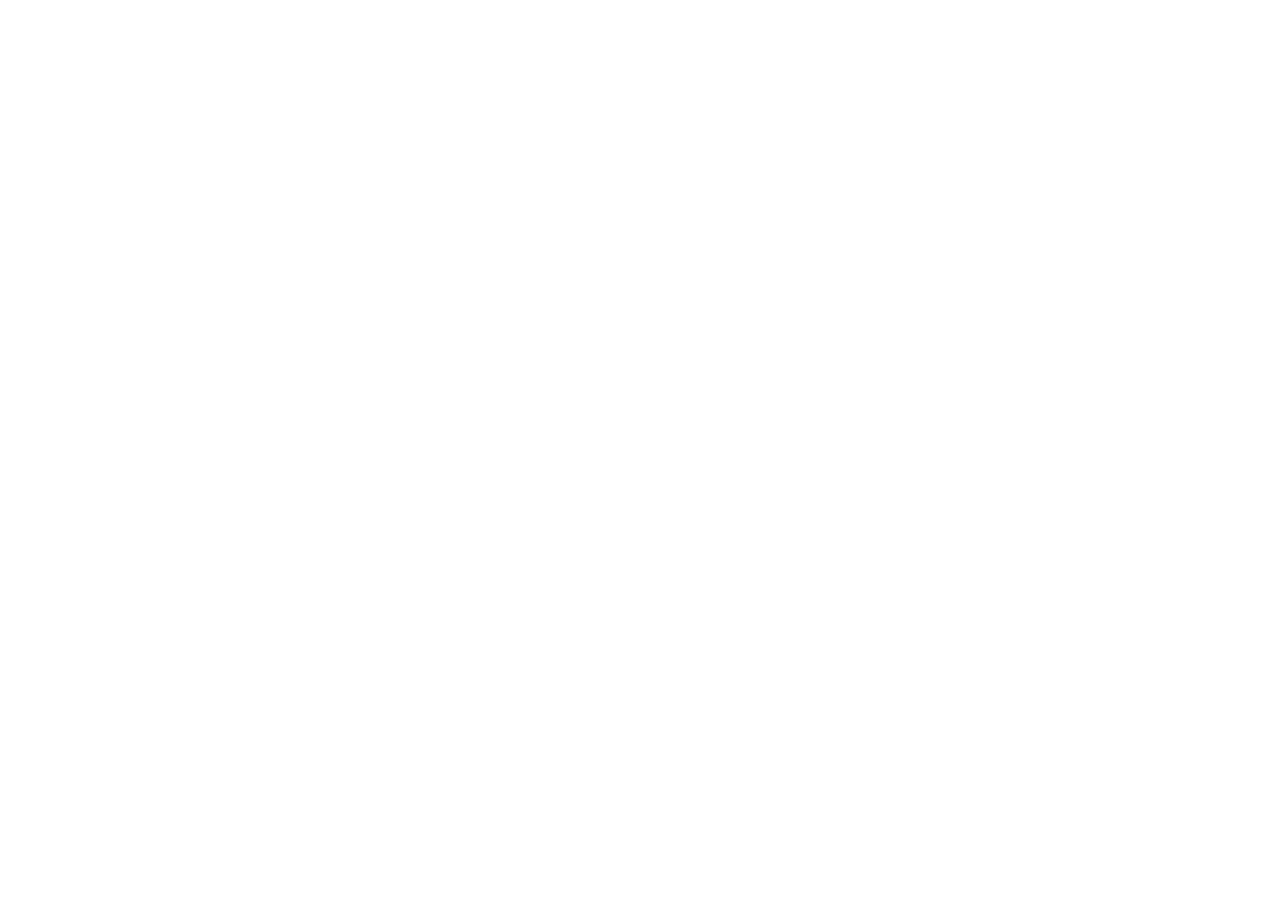
==== index.html @ 08a4acf2 "Git init" ====
<!DOCTYPE html>
<html lang="SV-se">
<head>
    <meta charset="UTF-8">
    <meta http-equiv="X-UA-Compatible" content="IE=edge">
    <meta name="viewport" content="width=device-width, initial-scale=1.0">
    <title>Telefonia</title>
    <link rel="stylesheet" href="style.css">
</head>
<body>
    
</body>
</html>
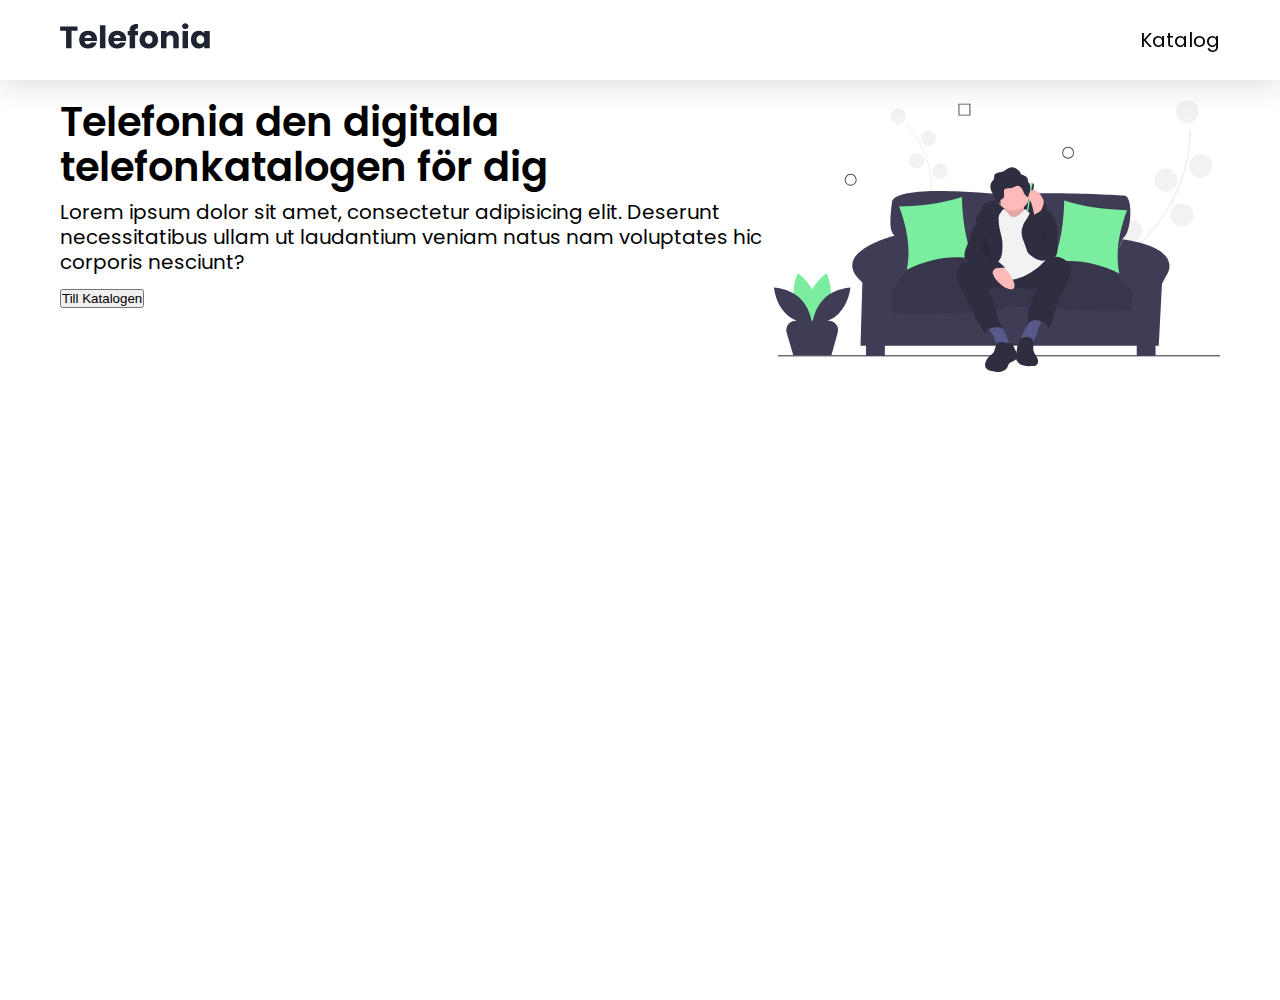
==== commit 26ef5039: "Html och css påbörjad" ====
--- a/index.html
+++ b/index.html
@@ -1,13 +1,44 @@
 <!DOCTYPE html>
 <html lang="SV-se">
-<head>
-    <meta charset="UTF-8">
-    <meta http-equiv="X-UA-Compatible" content="IE=edge">
-    <meta name="viewport" content="width=device-width, initial-scale=1.0">
+  <head>
+    <meta charset="UTF-8" />
+    <meta http-equiv="X-UA-Compatible" content="IE=edge" />
+    <meta name="viewport" content="width=device-width, initial-scale=1.0" />
     <title>Telefonia</title>
-    <link rel="stylesheet" href="style.css">
-</head>
-<body>
-    
-</body>
-</html>+    <link rel="stylesheet" href="style.css" />
+  </head>
+  <body>
+    <div class="site-container">
+      <!-- Header Start -->
+      <header class="header-container">
+        <div class="header content-container">
+          <div>
+            <a href="index.html"><img class="header__logo" src="./images/Telefonia.svg" alt="Logo" /></a>
+          </div>
+          <nav class="header__nav">
+            <ul>
+              <li><a href="katalog.html" class="header-link">Katalog</a></li>
+            </ul>
+          </nav>
+        </div>
+      </header> 
+      <!-- Header End -->
+
+      <main class="main">
+          <section class="hero content-container">
+              <div class="content">
+                  <h1>Telefonia den digitala telefonkatalogen för dig</h1>
+                  <p>Lorem ipsum dolor sit amet, consectetur adipisicing elit. Deserunt necessitatibus ullam ut laudantium veniam natus nam voluptates hic corporis nesciunt?</p>
+                  <button>Till Katalogen</button>
+              </div>
+
+              <div class="img-div">
+                  <img src="./images/undraw_phone_call_grmk.svg" alt="Illustration för en person som talar i telefon">
+              </div>
+          </section>
+      </main>
+
+      <footer></footer>
+    </div>
+  </body>
+</html>
--- a/style.css
+++ b/style.css
@@ -0,0 +1,132 @@
+/* Font import */
+@import url("https://fonts.googleapis.com/css2?family=Poppins:wght@400;600&display=swap");
+
+:root {
+    --white: #ffffff;
+    --city-lights: #dfe4ea;
+    --saturated-sky: #5352ed;
+    --french-sky-blue: #70a1ff;
+    --lime-soap: #7bed9f;
+}
+
+*,
+*::after,
+*::before {
+  margin: 0;
+  padding: 0;
+  box-sizing: border-box;
+}
+
+html {
+  font-size: 62.5%; /* Makes the root font size to 10px for default browsers */
+  /* scroll-padding-top: 100px; */
+}
+
+body {
+  font-size: 1.6rem;
+  font-family: "Poppins", sans-serif;
+}
+
+.site-container {
+  min-height: 100vh;
+}
+
+h1 {
+  font-size: 4rem;
+  font-weight: 600;
+  line-height: 4.5rem;
+  margin: 0;
+  word-wrap: break-word;
+}
+
+p {
+  font-size: 2rem;
+  font-weight: 400;
+  line-height: 2.5rem;
+  padding: 10px 0;
+}
+
+img {
+  width: 100%;
+}
+
+li {
+  list-style: none;
+  margin-left: 20px;
+}
+
+a {
+  text-decoration: none;
+  color: #000;
+}
+
+a::after {
+  color: #000;
+}
+
+a:active {
+  color: #000;
+}
+
+img {
+    width: 100%;
+}
+
+.content-container {
+  padding: 0 20px;
+}
+
+.header-container {
+  background-color: #fff;
+  box-shadow: rgba(100, 100, 111, 0.2) 0px 7px 29px 0px;
+  position: fixed;
+  top: 0;
+  width: 100%;
+  overflow: hidden;
+  z-index: 100;
+}
+
+.header {
+  display: flex;
+  justify-content: space-between;
+  align-items: center;
+  min-height: 80px;
+  font-size: 20px;
+}
+
+.header__logo {
+  width: 90%;
+}
+.main {
+    margin-top: 100px;
+}
+
+.hero {
+    width: 100%;
+}
+
+/* Media Queries Smaller tablets */
+
+@media (min-width: 576px) {
+    .header__logo {
+        width: 150px;
+      }
+}
+
+/* Media Queries bigger tablets */
+
+@media (min-width: 768px) {
+    .hero {
+        display: flex;
+        justify-content: space-between;
+    }
+}
+
+/* Media Queries desktop */
+@media (min-width: 992px) {
+  .content-container {
+    padding: 0 20px;
+    max-width: 1200px;
+    margin: 0 auto;
+  }
+}
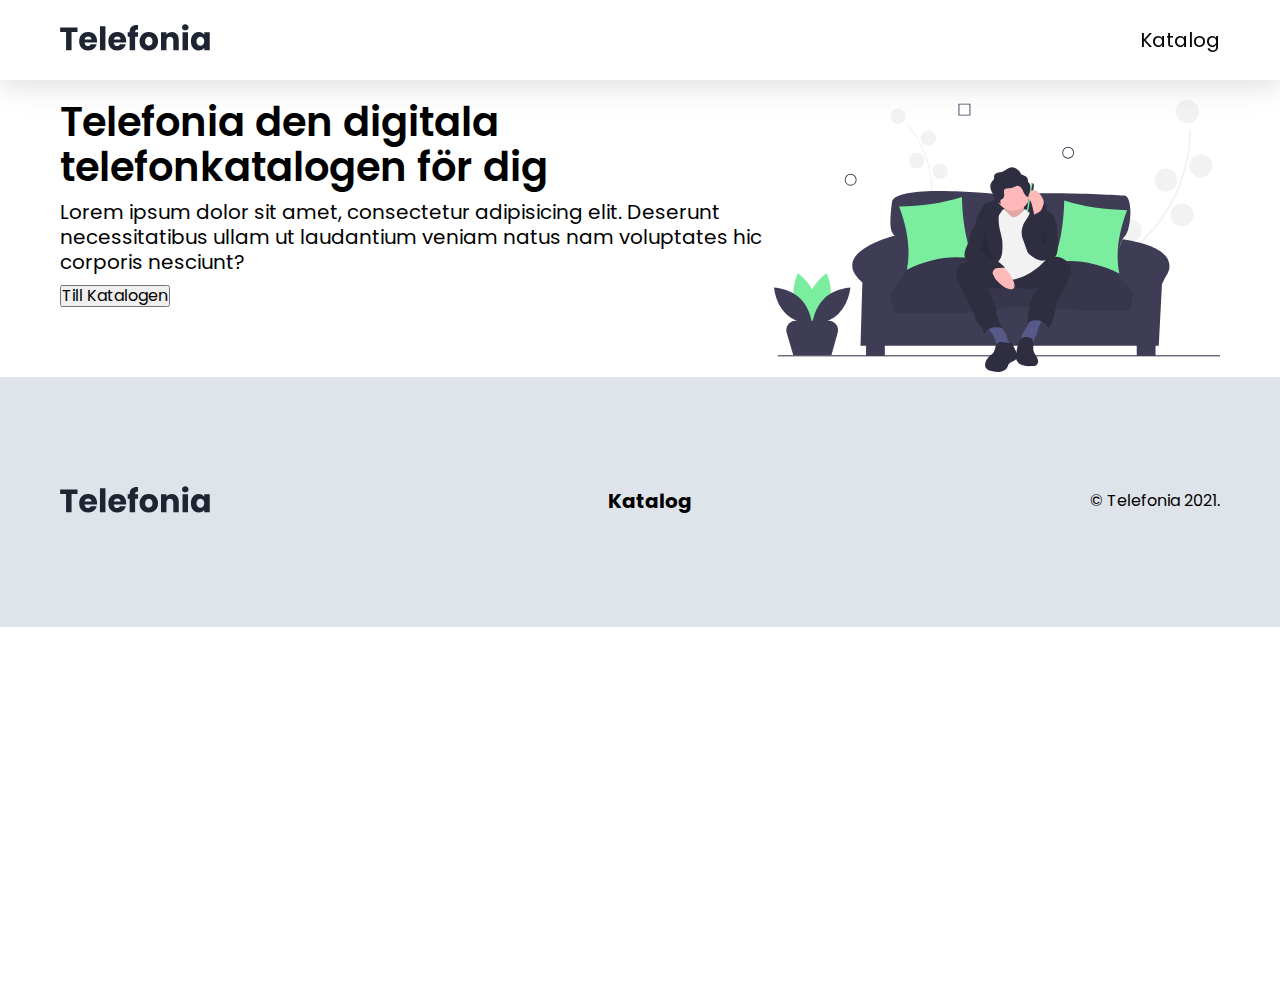
==== commit accc3ce3: "Lade till footer och strukturerade css" ====
--- a/index.html
+++ b/index.html
@@ -5,7 +5,8 @@
     <meta http-equiv="X-UA-Compatible" content="IE=edge" />
     <meta name="viewport" content="width=device-width, initial-scale=1.0" />
     <title>Telefonia</title>
-    <link rel="stylesheet" href="style.css" />
+    <link rel="stylesheet" href="styles/normalize.css">
+    <link rel="stylesheet" href="styles/style.css" />
   </head>
   <body>
     <div class="site-container">
@@ -38,7 +39,23 @@
           </section>
       </main>
 
-      <footer></footer>
+      <footer class="footer-container">
+        <div class="footer content-container">
+          <div>
+            <img class="footer__logo" src="./images/Telefonia.svg" alt="Logotyp" />
+          </div>
+          <div class="footer__nav">
+            <ul>
+              <li><a class="footer__nav-text" href="katalog.html">Katalog</a></li>
+            </ul>
+          </div>
+          <div class="footer__info">
+            <ul>
+              <li>© Telefonia 2021.</li>
+            </ul>
+          </div>
+        </div>
+      </footer>
     </div>
   </body>
 </html>
--- a/styles/style.css
+++ b/styles/style.css
@@ -0,0 +1,174 @@
+/* Font import */
+@import url("https://fonts.googleapis.com/css2?family=Poppins:wght@400;600&display=swap");
+
+:root {
+    --white: #ffffff;
+    --city-lights: #dfe4ea;
+    --saturated-sky: #5352ed;
+    --french-sky-blue: #70a1ff;
+    --lime-soap: #7bed9f;
+}
+
+*,
+*::after,
+*::before {
+  margin: 0;
+  padding: 0;
+  box-sizing: border-box;
+}
+
+html {
+  font-size: 62.5%; /* Makes the root font size to 10px for default browsers */
+  /* scroll-padding-top: 100px; */
+}
+
+body {
+  font-size: 1.6rem;
+  font-family: "Poppins", sans-serif;
+}
+
+.site-container {
+  min-height: 100vh;
+}
+
+h1 {
+  font-size: 4rem;
+  font-weight: 600;
+  line-height: 4.5rem;
+  margin: 0;
+  word-wrap: break-word;
+}
+
+p {
+  font-size: 2rem;
+  font-weight: 400;
+  line-height: 2.5rem;
+  padding: 10px 0;
+}
+
+img {
+  width: 100%;
+}
+
+li {
+  list-style: none;
+  margin-left: 20px;
+}
+
+a {
+  text-decoration: none;
+  color: #000;
+}
+
+a::after {
+  color: #000;
+}
+
+a:active {
+  color: #000;
+}
+
+img {
+    width: 100%;
+}
+
+.content-container {
+  padding: 0 20px;
+}
+
+.header-container {
+  background-color: #fff;
+  box-shadow: rgba(100, 100, 111, 0.2) 0px 7px 29px 0px;
+  position: fixed;
+  top: 0;
+  width: 100%;
+  overflow: hidden;
+  z-index: 100;
+}
+
+.header {
+  display: flex;
+  justify-content: space-between;
+  align-items: center;
+  min-height: 80px;
+  font-size: 20px;
+}
+
+.header__logo {
+  width: 90%;
+}
+.main {
+    margin-top: 100px;
+}
+
+.hero {
+    width: 100%;
+}
+
+/* Footer */
+
+.footer-container {
+  background-color: var(--city-lights);
+}
+
+.footer {
+  padding: 60px 0;
+}
+
+.footer__logo {
+  width: 150px;
+}
+
+.footer__nav {
+  margin: 40px 0;
+}
+
+.footer__nav-text {
+  display: inline-block;
+  text-decoration: none;
+  color: #000;
+  margin-bottom: 20px;
+  font-weight: 700;
+  font-size: 2rem;
+}
+
+
+/* Media Queries Smaller tablets */
+
+@media (min-width: 576px) {
+    .header__logo {
+        width: 150px;
+      }
+}
+
+/* Media Queries bigger tablets */
+
+@media (min-width: 768px) {
+    .hero {
+        display: flex;
+        justify-content: space-between;
+    }
+
+    /* Footer */
+
+    .footer {
+      padding: 60px 0;
+      min-height: 250px;
+      display: flex;
+      justify-content: space-between;
+      align-items: center;
+    }
+  
+    .footer__nav-text {
+      margin-bottom: 0px;
+    }
+}
+
+/* Media Queries desktop */
+@media (min-width: 992px) {
+  .content-container {
+    padding: 0 20px;
+    max-width: 1200px;
+    margin: 0 auto;
+  }
+}
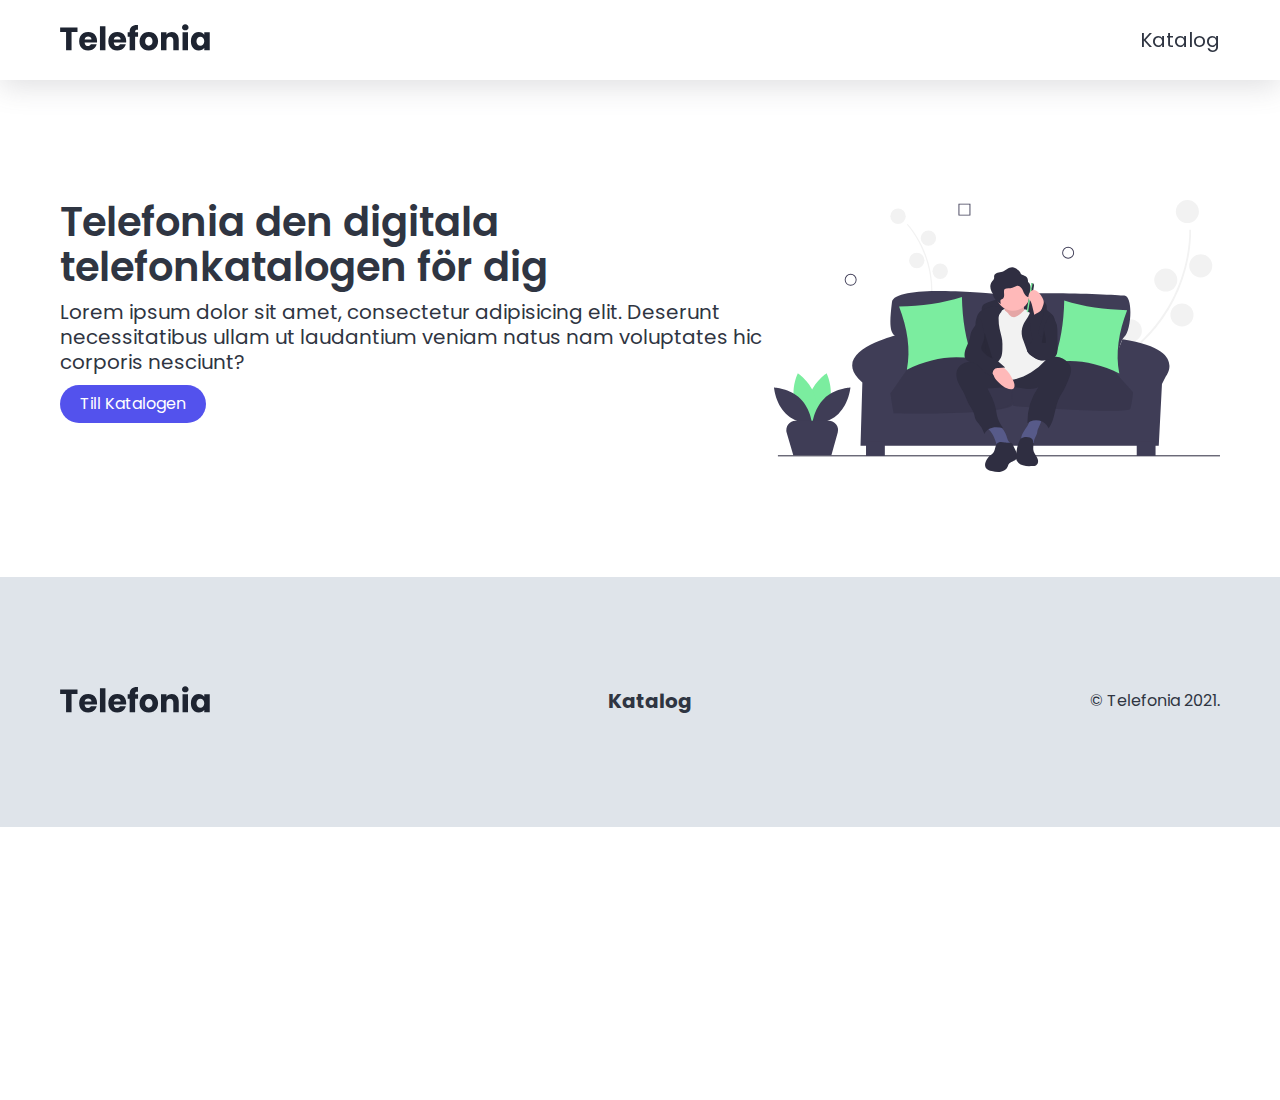
==== commit a9e99f12: "Arbetat vidare med startsidans hero" ====
--- a/index.html
+++ b/index.html
@@ -26,17 +26,18 @@
       <!-- Header End -->
 
       <main class="main">
-          <section class="hero content-container">
-              <div class="content">
-                  <h1>Telefonia den digitala telefonkatalogen för dig</h1>
-                  <p>Lorem ipsum dolor sit amet, consectetur adipisicing elit. Deserunt necessitatibus ullam ut laudantium veniam natus nam voluptates hic corporis nesciunt?</p>
-                  <button>Till Katalogen</button>
-              </div>
-
-              <div class="img-div">
-                  <img src="./images/undraw_phone_call_grmk.svg" alt="Illustration för en person som talar i telefon">
-              </div>
-          </section>
+          <div class="hero-container">
+            <section class="hero content-container">
+                <div class="content">
+                    <h1>Telefonia den digitala telefonkatalogen för dig</h1>
+                    <p>Lorem ipsum dolor sit amet, consectetur adipisicing elit. Deserunt necessitatibus ullam ut laudantium veniam natus nam voluptates hic corporis nesciunt?</p>
+                    <button class="btn"><a href="katalog.html">Till Katalogen</a></button>
+                </div>
+                <div class="img-div">
+                    <img src="./images/undraw_phone_call_grmk.svg" alt="Illustration för en person som talar i telefon">
+                </div>
+            </section>
+          </div>
       </main>
 
       <footer class="footer-container">
--- a/styles/style.css
+++ b/styles/style.css
@@ -7,6 +7,7 @@
     --saturated-sky: #5352ed;
     --french-sky-blue: #70a1ff;
     --lime-soap: #7bed9f;
+    --prestige-blue: #2f3542;
 }
 
 *,
@@ -25,6 +26,7 @@
 body {
   font-size: 1.6rem;
   font-family: "Poppins", sans-serif;
+  color: var(--prestige-blue);
 }
 
 .site-container {
@@ -37,6 +39,7 @@
   line-height: 4.5rem;
   margin: 0;
   word-wrap: break-word;
+  color: var(--prestige-blue);
 }
 
 p {
@@ -44,6 +47,7 @@
   font-weight: 400;
   line-height: 2.5rem;
   padding: 10px 0;
+  color: var(--prestige-blue);
 }
 
 img {
@@ -52,20 +56,19 @@
 
 li {
   list-style: none;
-  margin-left: 20px;
 }
 
 a {
   text-decoration: none;
-  color: #000;
+  color: var(--prestige-blue);
 }
 
 a::after {
-  color: #000;
+  color: var(--prestige-blue);
 }
 
 a:active {
-  color: #000;
+  color: var(--prestige-blue);
 }
 
 img {
@@ -97,14 +100,27 @@
 .header__logo {
   width: 90%;
 }
-.main {
-    margin-top: 100px;
+
+.hero-container {
+  margin: 200px 0 100px;
 }
 
 .hero {
     width: 100%;
 }
 
+.btn {
+  border: none;
+  outline: none;
+  padding: 10px 20px;
+  border-radius: 50px;
+  background-color: var(--saturated-sky);
+}
+
+.btn a {
+  color: var(--white);
+}
+
 /* Footer */
 
 .footer-container {
@@ -112,7 +128,7 @@
 }
 
 .footer {
-  padding: 60px 0;
+  padding: 60px 20px;
 }
 
 .footer__logo {
@@ -126,18 +142,61 @@
 .footer__nav-text {
   display: inline-block;
   text-decoration: none;
-  color: #000;
   margin-bottom: 20px;
   font-weight: 700;
   font-size: 2rem;
 }
 
+/* Katalog */
+
+/* Katalog Hero */
+
+.hero-katalog-container {
+  padding: 140px 0 70px;
+  background-color: var(--prestige-blue);
+}
+
+.hero-katalog h1 {
+  color: var(--city-lights);
+}
+
+/* Katalog Table */
+
+table {
+  margin: 50px auto;
+  border-collapse: collapse;
+  width: 90%;
+  border: 1x solid #bdc3c7;
+  box-shadow: 2px 2px 12px rgba(0, 0, 0, 0.2), -1px -1px 8px rgba(0, 0, 0, 0.2);
+}
+
+th, td {
+  padding: 10px 0px 10px 6px;
+  text-align: left;
+  border-bottom: 1px solid #ddd;
+}
+
+.thead {
+  background-color: var(--lime-soap);
+  color: var(--prestige-blue);
+}
+
+.tbody tr:hover {
+  background-color: #f5f5f5;
+  transform: scale(1.02);
+
+}
+
 
 /* Media Queries Smaller tablets */
 
 @media (min-width: 576px) {
     .header__logo {
         width: 150px;
+      }
+
+      th, td {
+        padding: 12px;
       }
 }
 
@@ -171,4 +230,14 @@
     max-width: 1200px;
     margin: 0 auto;
   }
-}
+
+  table {
+    max-width: 800px;
+  }
+
+  tr {
+    transition: all .2s ease-in;
+    cursor: pointer;
+  }
+
+}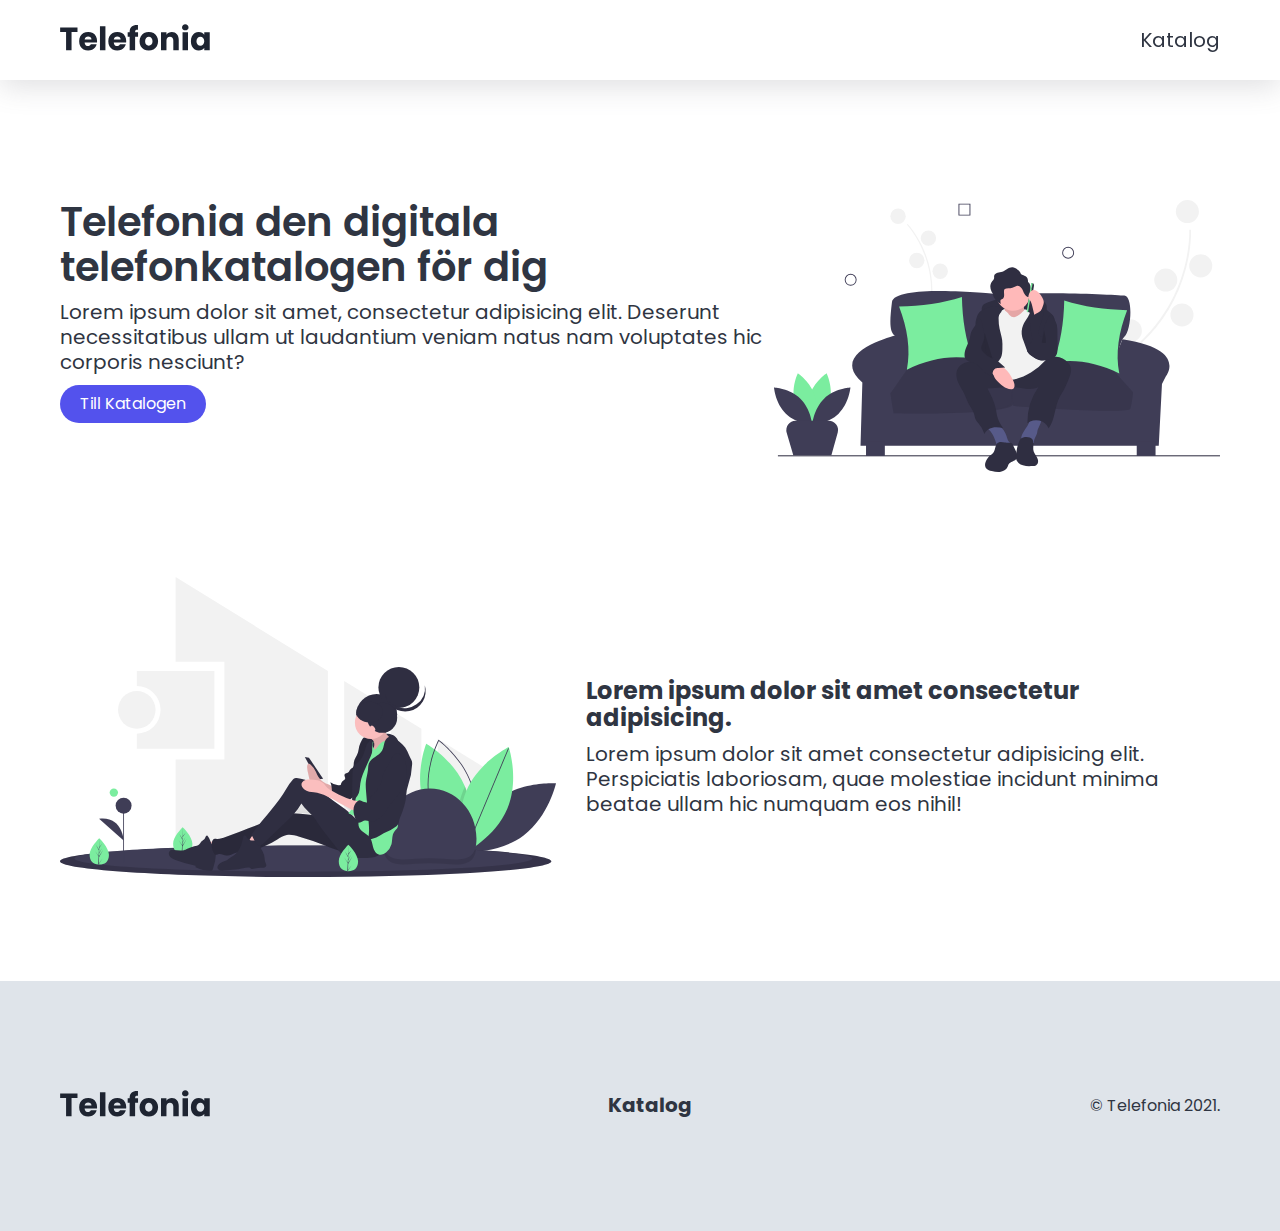
==== commit 7e78c874: "Lade till en sektion på startsidan" ====
--- a/index.html
+++ b/index.html
@@ -28,7 +28,7 @@
       <main class="main">
           <div class="hero-container">
             <section class="hero content-container">
-                <div class="content">
+                <div class="hero-content">
                     <h1>Telefonia den digitala telefonkatalogen för dig</h1>
                     <p>Lorem ipsum dolor sit amet, consectetur adipisicing elit. Deserunt necessitatibus ullam ut laudantium veniam natus nam voluptates hic corporis nesciunt?</p>
                     <button class="btn"><a href="katalog.html">Till Katalogen</a></button>
@@ -36,6 +36,19 @@
                 <div class="img-div">
                     <img src="./images/undraw_phone_call_grmk.svg" alt="Illustration för en person som talar i telefon">
                 </div>
+            </section>
+          </div>
+
+          <div class="content-section-container">
+            <section class="content-section content-container">
+              <div class="img-div">
+                <img src="./images/undraw_mobile_user_7oqo.svg" alt="">
+              </div>
+
+              <div class="content">
+                <h2>Lorem ipsum dolor sit amet consectetur adipisicing.</h2>
+                <p>Lorem ipsum dolor sit amet consectetur adipisicing elit. Perspiciatis laboriosam, quae molestiae incidunt minima beatae ullam hic numquam eos nihil!</p>
+              </div>
             </section>
           </div>
       </main>
--- a/styles/style.css
+++ b/styles/style.css
@@ -119,6 +119,18 @@
 
 .btn a {
   color: var(--white);
+}
+
+.content-section-container {
+  margin-bottom: 100px;
+}
+.content-section {
+  display: flex;
+}
+
+.content {
+  margin-top: 100px;
+  margin-left: 30px;
 }
 
 /* Footer */
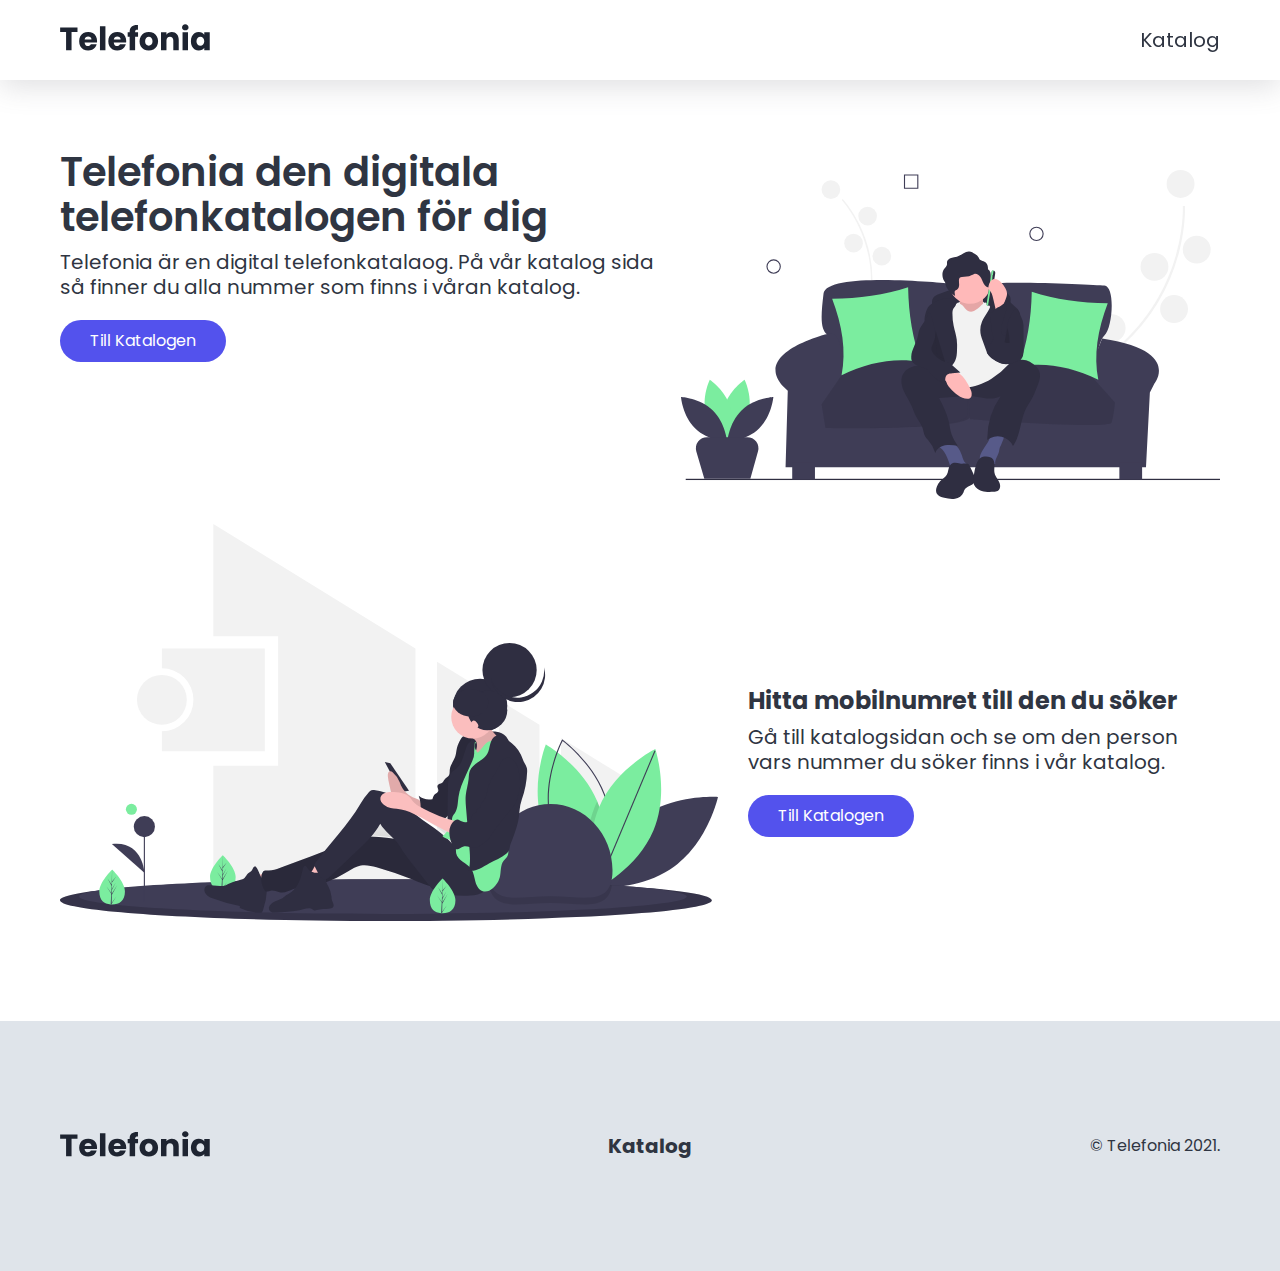
==== commit 94f41fb6: "Projektarbete kod klart" ====
--- a/index.html
+++ b/index.html
@@ -30,7 +30,7 @@
             <section class="hero content-container">
                 <div class="hero-content">
                     <h1>Telefonia den digitala telefonkatalogen för dig</h1>
-                    <p>Lorem ipsum dolor sit amet, consectetur adipisicing elit. Deserunt necessitatibus ullam ut laudantium veniam natus nam voluptates hic corporis nesciunt?</p>
+                    <p>Telefonia är en digital telefonkatalaog. På vår katalog sida så finner du alla nummer som finns i våran katalog.</p>
                     <button class="btn"><a href="katalog.html">Till Katalogen</a></button>
                 </div>
                 <div class="img-div">
@@ -42,12 +42,13 @@
           <div class="content-section-container">
             <section class="content-section content-container">
               <div class="img-div">
-                <img src="./images/undraw_mobile_user_7oqo.svg" alt="">
+                <img class="img-mobile-user" src="./images/undraw_mobile_user_7oqo.svg" alt="">
               </div>
 
               <div class="content">
-                <h2>Lorem ipsum dolor sit amet consectetur adipisicing.</h2>
-                <p>Lorem ipsum dolor sit amet consectetur adipisicing elit. Perspiciatis laboriosam, quae molestiae incidunt minima beatae ullam hic numquam eos nihil!</p>
+                <h2>Hitta mobilnumret till den du söker</h2>
+                <p>Gå till katalogsidan och se om den person vars nummer du söker finns i vår katalog.</p>
+                <button class="btn"><a href="katalog.html">Till Katalogen</a></button>
               </div>
             </section>
           </div>
@@ -56,7 +57,7 @@
       <footer class="footer-container">
         <div class="footer content-container">
           <div>
-            <img class="footer__logo" src="./images/Telefonia.svg" alt="Logotyp" />
+            <a href="/index.html"><img class="footer__logo" src="./images/Telefonia.svg" alt="Logotyp" /></a>
           </div>
           <div class="footer__nav">
             <ul>
--- a/styles/style.css
+++ b/styles/style.css
@@ -102,7 +102,7 @@
 }
 
 .hero-container {
-  margin: 200px 0 100px;
+  margin: 120px 0 0px;
 }
 
 .hero {
@@ -112,9 +112,14 @@
 .btn {
   border: none;
   outline: none;
-  padding: 10px 20px;
+  padding: 12px 30px;
   border-radius: 50px;
   background-color: var(--saturated-sky);
+  margin-top: 10px;
+}
+
+.btn:hover {
+  transform: scale(1.1);
 }
 
 .btn a {
@@ -124,13 +129,17 @@
 .content-section-container {
   margin-bottom: 100px;
 }
-.content-section {
-  display: flex;
+
+.img-div {
+  margin-top: 20px;
+}
+
+.img-mobile-user {
+  display: none;
 }
 
 .content {
   margin-top: 100px;
-  margin-left: 30px;
 }
 
 /* Footer */
@@ -220,10 +229,22 @@
         justify-content: space-between;
     }
 
+    .content-section {
+      display: flex;
+    }
+
+    .content {
+      margin-left: 30px;
+    }
+
+    .img-mobile-user {
+      display: block;
+    }
+
     /* Footer */
 
     .footer {
-      padding: 60px 0;
+      padding: 60px 20px;
       min-height: 250px;
       display: flex;
       justify-content: space-between;
@@ -237,12 +258,21 @@
 
 /* Media Queries desktop */
 @media (min-width: 992px) {
+
   .content-container {
     padding: 0 20px;
     max-width: 1200px;
     margin: 0 auto;
   }
 
+  .content {
+    align-self: center;
+  }
+
+  .hero-container {
+    margin: 150px 0 0px;
+  }
+
   table {
     max-width: 800px;
   }
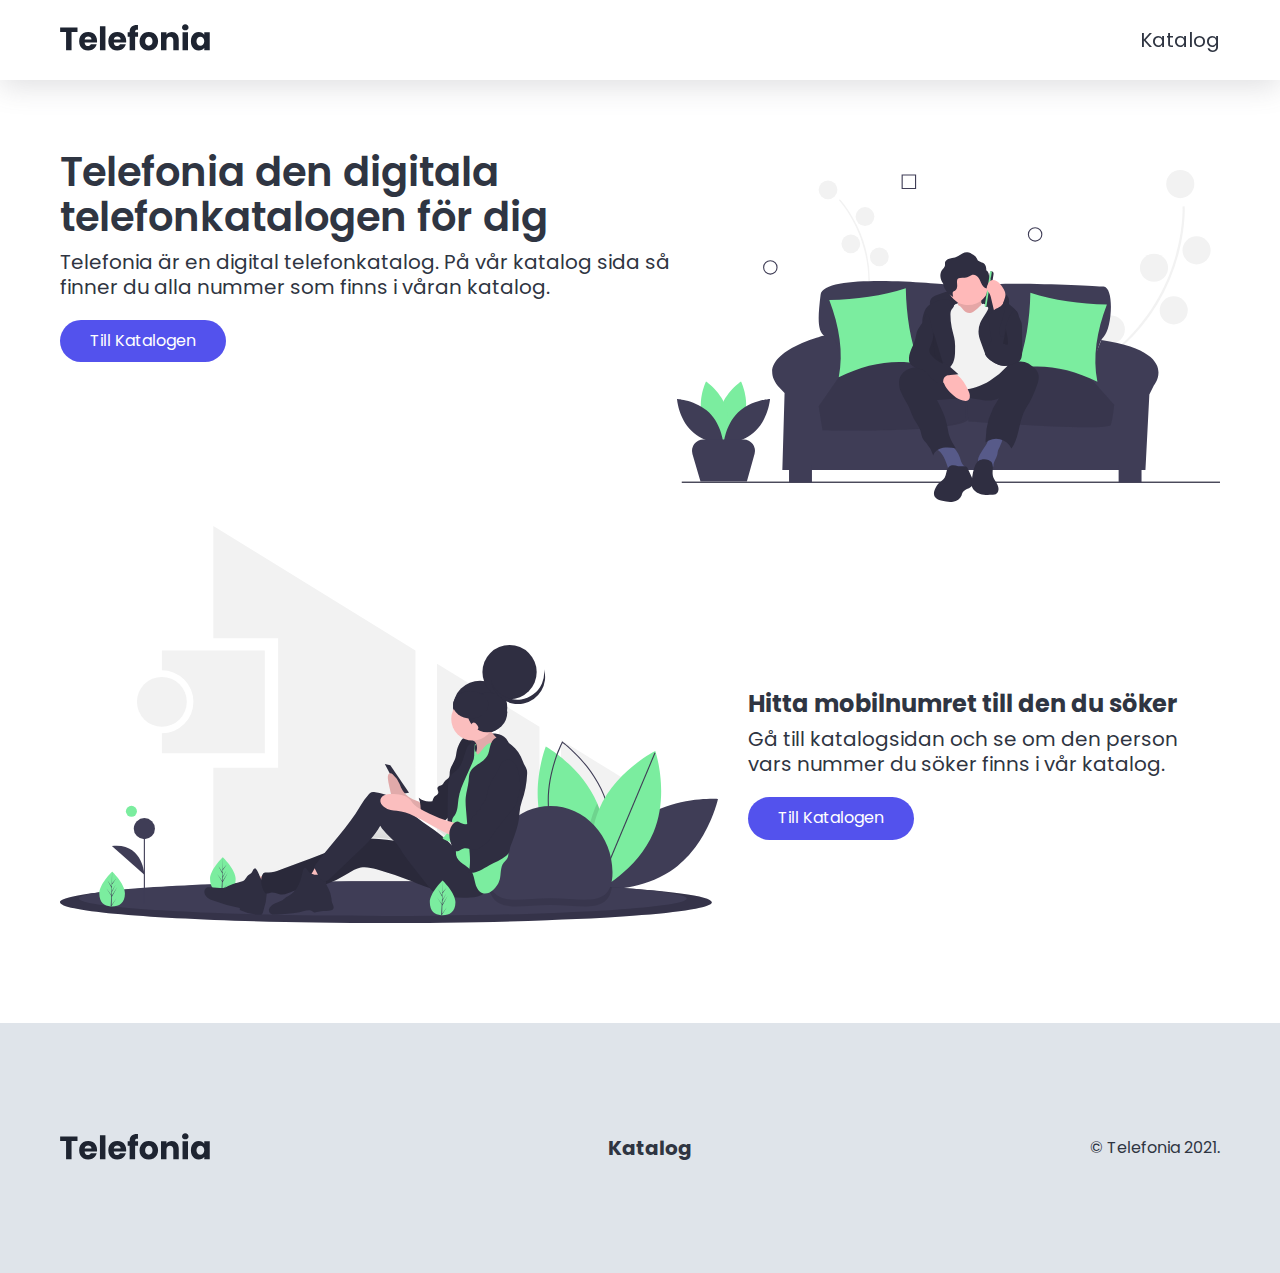
==== commit 6b44ed2f: "Rättade felstavning" ====
--- a/index.html
+++ b/index.html
@@ -30,8 +30,8 @@
             <section class="hero content-container">
                 <div class="hero-content">
                     <h1>Telefonia den digitala telefonkatalogen för dig</h1>
-                    <p>Telefonia är en digital telefonkatalaog. På vår katalog sida så finner du alla nummer som finns i våran katalog.</p>
-                    <button class="btn"><a href="katalog.html">Till Katalogen</a></button>
+                    <p>Telefonia är en digital telefonkatalog. På vår katalog sida så finner du alla nummer som finns i våran katalog.</p>
+                    <a class="btn" href="katalog.html">Till Katalogen</a>
                 </div>
                 <div class="img-div">
                     <img src="./images/undraw_phone_call_grmk.svg" alt="Illustration för en person som talar i telefon">
@@ -48,7 +48,7 @@
               <div class="content">
                 <h2>Hitta mobilnumret till den du söker</h2>
                 <p>Gå till katalogsidan och se om den person vars nummer du söker finns i vår katalog.</p>
-                <button class="btn"><a href="katalog.html">Till Katalogen</a></button>
+                <a class="btn" href="katalog.html">Till Katalogen</a>
               </div>
             </section>
           </div>
--- a/styles/style.css
+++ b/styles/style.css
@@ -110,19 +110,21 @@
 }
 
 .btn {
+  display: inline-block;
   border: none;
   outline: none;
   padding: 12px 30px;
   border-radius: 50px;
   background-color: var(--saturated-sky);
   margin-top: 10px;
+  color: var(--white);
 }
 
 .btn:hover {
   transform: scale(1.1);
 }
 
-.btn a {
+.btn:active {
   color: var(--white);
 }
 
